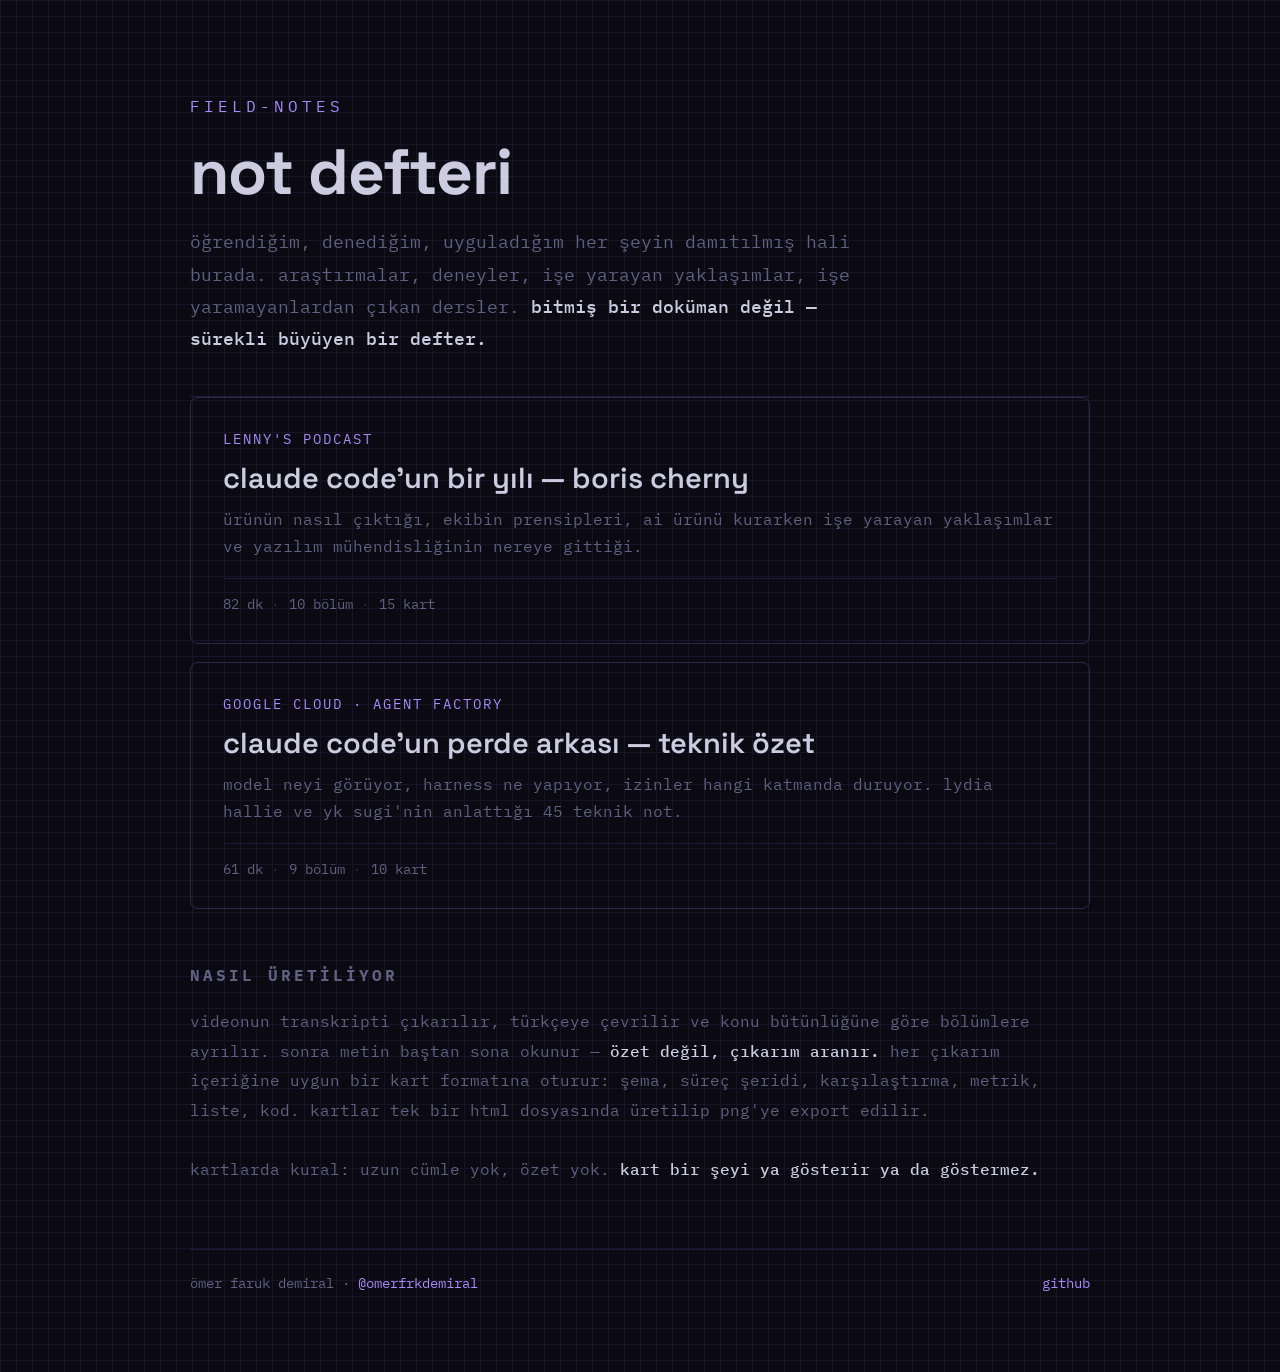
==== index.html @ 6900d826 "video-notlari klasörünü resources olarak yeniden adlandır ve içerik güncellemeleri - video-notlari/ " ====
<!DOCTYPE html>
<html lang="tr">
<head>
<meta charset="utf-8">
<meta name="viewport" content="width=device-width, initial-scale=1">
<title>field-notes — not defteri</title>
<meta name="description" content="Uzun teknik videoların içinden çıkarılmış infografik kartları. Ömer Faruk Demiral.">
<link rel="stylesheet" href="https://fonts.googleapis.com/css2?family=Space+Grotesk:wght@400;500;700&family=IBM+Plex+Mono:wght@400;500&display=swap">
<style>
:root {
  --bg:#0B0A12; --grid:#161426; --ink:#CDCBE0; --accent:#A78BFA;
  --accent-fill:#151028; --line:#2C2946; --muted:#625F80; --div:#201D38;
}
* { margin:0; padding:0; box-sizing:border-box; }
body {
  background:var(--bg);
  background-image:linear-gradient(var(--grid) 1px, transparent 1px), linear-gradient(90deg, var(--grid) 1px, transparent 1px);
  background-size:16px 16px;
  font-family:'Space Grotesk',sans-serif; color:var(--ink);
  min-height:100vh; padding:0 24px 80px;
}
.wrap { max-width:900px; margin:0 auto; }

header { padding:96px 0 40px; border-bottom:1px solid var(--div); }
.serial { font-family:'IBM Plex Mono',monospace; font-size:16px; letter-spacing:4px; color:var(--accent); }
h1 { font-size:64px; font-weight:700; line-height:1.05; margin:22px 0 20px; letter-spacing:-1px; }
.lede { font-family:'IBM Plex Mono',monospace; font-size:18px; line-height:1.8; color:var(--muted); max-width:62ch; }
.lede b { color:var(--ink); font-weight:500; }
blockquote {
  font-family:'IBM Plex Mono',monospace; font-size:17px; color:var(--muted);
  border-left:3px solid var(--accent); padding-left:20px; margin-top:28px;
}

h2 {
  font-family:'IBM Plex Mono',monospace; font-size:16px; letter-spacing:3px;
  color:var(--muted); margin:56px 0 22px; text-transform:uppercase;
}

a.card {
  display:block; text-decoration:none; color:inherit;
  border:1px solid var(--line); border-radius:8px; padding:30px 32px; margin-bottom:18px;
  transition:border-color .15s, background .15s;
}
a.card:hover { border-color:var(--accent); background:var(--accent-fill); }
a.card .k { font-family:'IBM Plex Mono',monospace; font-size:14px; letter-spacing:2px; color:var(--accent); }
a.card h3 { font-size:29px; font-weight:600; line-height:1.2; margin:12px 0 10px; }
a.card p { font-family:'IBM Plex Mono',monospace; font-size:16px; line-height:1.7; color:var(--muted); }
a.card .m {
  font-family:'IBM Plex Mono',monospace; font-size:14px; color:var(--muted);
  margin-top:18px; padding-top:16px; border-top:1px solid var(--div);
  display:flex; gap:10px; flex-wrap:wrap;
}
a.card .m span::after { content:" ·"; color:var(--line); }
a.card .m span:last-child::after { content:""; }

.how { font-family:'IBM Plex Mono',monospace; font-size:16px; line-height:1.85; color:var(--muted); }
.how b { color:var(--ink); font-weight:500; }

footer {
  margin-top:64px; padding-top:24px; border-top:1px solid var(--div);
  font-family:'IBM Plex Mono',monospace; font-size:14px; color:var(--muted);
  display:flex; justify-content:space-between; gap:16px; flex-wrap:wrap;
}
footer a { color:var(--accent); text-decoration:none; }

@media (max-width:720px) {
  body { padding:0 18px 64px; }
  header { padding:56px 0 32px; }
  .serial { font-size:14px; letter-spacing:3px; }
  h1 { font-size:40px; }
  .lede { font-size:16px; }
  h2 { margin:44px 0 18px; }
  a.card { padding:24px; }
  a.card h3 { font-size:24px; }
  a.card p { font-size:15px; }
  .how { font-size:15px; }
}

@media (max-width:440px) {
  body { padding:0 14px 56px; }
  header { padding:44px 0 28px; }
  h1 { font-size:32px; line-height:1.1; }
  .lede { font-size:15px; line-height:1.7; }
  a.card { padding:20px; }
  a.card h3 { font-size:21px; }
  a.card .m { gap:6px; font-size:13px; }
  footer { flex-direction:column; gap:8px; }
}
</style>
</head>
<body>
<div class="wrap">

  <header>
    <span class="serial">FIELD-NOTES</span>
    <h1>not defteri</h1>
    <p class="lede">
      öğrendiğim, denediğim, uyguladığım her şeyin damıtılmış hali burada.
      araştırmalar, deneyler, işe yarayan yaklaşımlar, işe yaramayanlardan çıkan dersler.
      <b>bitmiş bir doküman değil — sürekli büyüyen bir defter.</b>
    </p>
  </header>

  <a class="card" href="resources/lennys-podcast-boris-cherny/infografik.html">
    <span class="k">LENNY'S PODCAST</span>
    <h3>claude code'un bir yılı — boris cherny</h3>
    <p>ürünün nasıl çıktığı, ekibin prensipleri, ai ürünü kurarken işe yarayan yaklaşımlar ve yazılım mühendisliğinin nereye gittiği.</p>
    <div class="m"><span>82 dk</span><span>10 bölüm</span><span>15 kart</span></div>
  </a>

  <a class="card" href="resources/agent-factory-claude-code/infografik.html">
    <span class="k">GOOGLE CLOUD · AGENT FACTORY</span>
    <h3>claude code'un perde arkası — teknik özet</h3>
    <p>model neyi görüyor, harness ne yapıyor, izinler hangi katmanda duruyor. lydia hallie ve yk sugi'nin anlattığı 45 teknik not.</p>
    <div class="m"><span>61 dk</span><span>9 bölüm</span><span>10 kart</span></div>
  </a>

  <h2>nasıl üretiliyor</h2>
  <p class="how">
    videonun transkripti çıkarılır, türkçeye çevrilir ve konu bütünlüğüne göre bölümlere ayrılır.
    sonra metin baştan sona okunur — <b>özet değil, çıkarım aranır.</b>
    her çıkarım içeriğine uygun bir kart formatına oturur: şema, süreç şeridi, karşılaştırma, metrik, liste, kod.
    kartlar tek bir html dosyasında üretilip png'ye export edilir.
    <br><br>
    kartlarda kural: uzun cümle yok, özet yok. <b>kart bir şeyi ya gösterir ya da göstermez.</b>
  </p>

  <footer>
    <span>ömer faruk demiral · <a href="https://x.com/omerfrkdemiral">@omerfrkdemiral</a></span>
    <span><a href="https://github.com/omerfarukdemiral/ofd-notes">github</a></span>
  </footer>

</div>
</body>
</html>
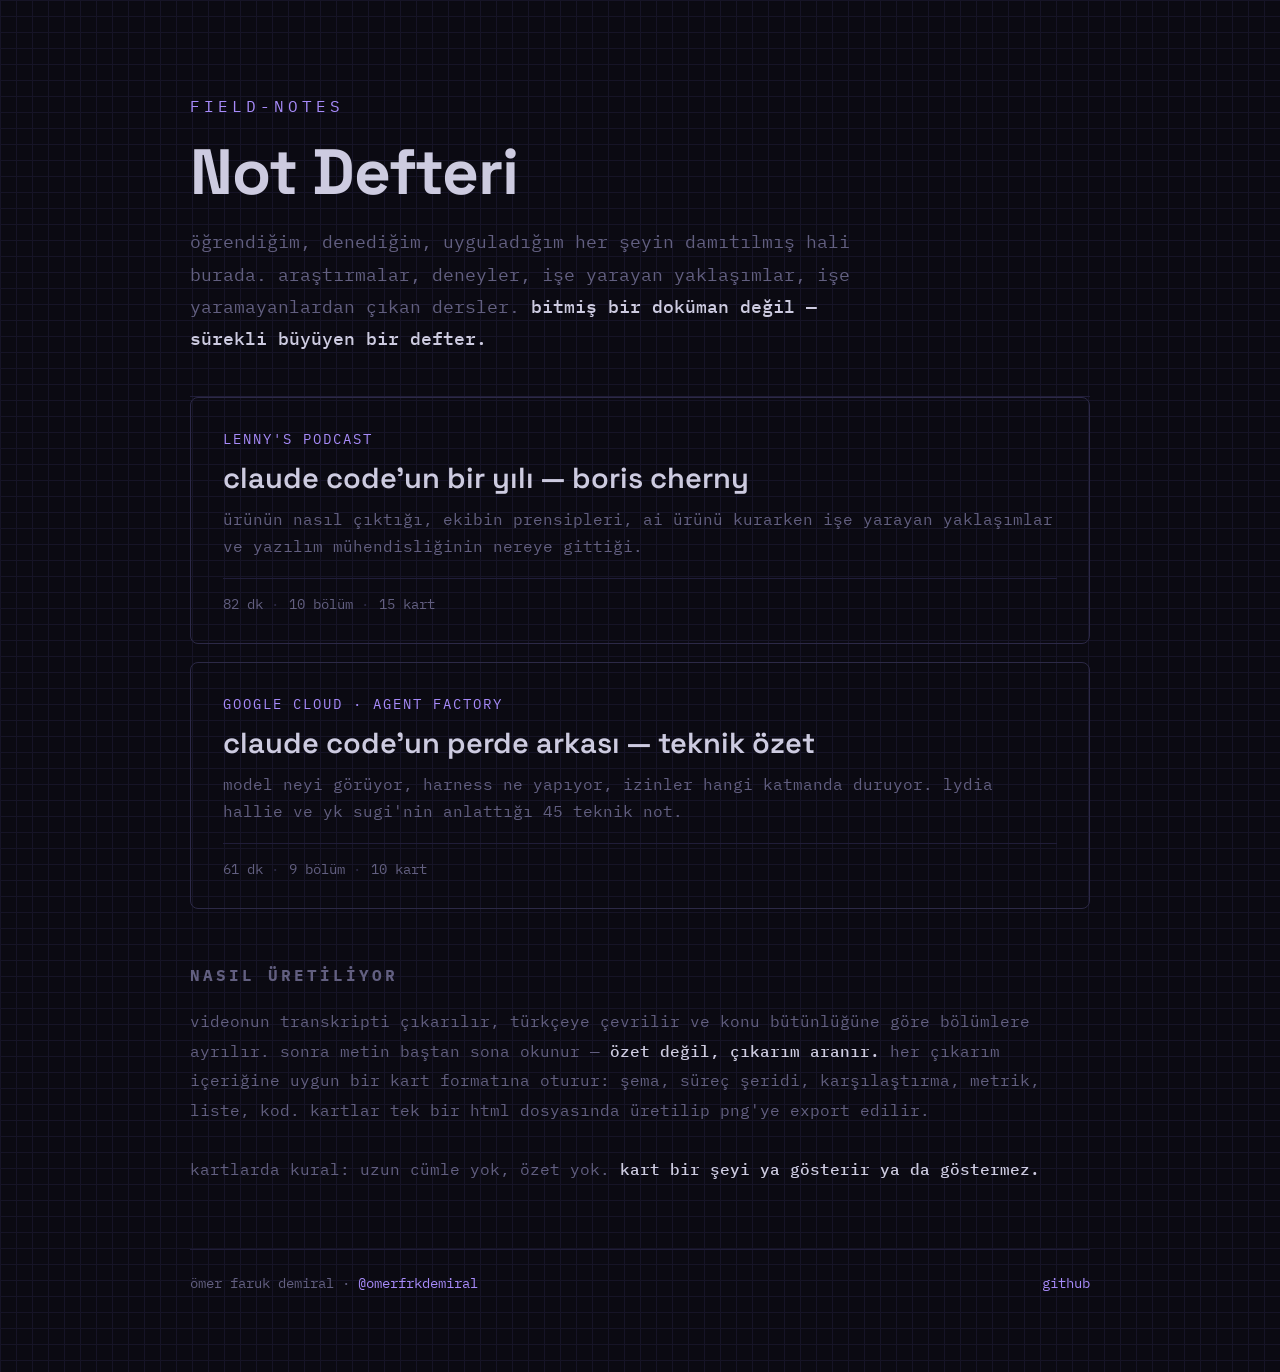
==== commit 1a664f8b: "index başlığını "Not Defteri" (büyük harf) yap Co-Authored-By: Claude Opus 4.8 (1M context) <noreply" ====
--- a/index.html
+++ b/index.html
@@ -93,7 +93,7 @@
 
   <header>
     <span class="serial">FIELD-NOTES</span>
-    <h1>not defteri</h1>
+    <h1>Not Defteri</h1>
     <p class="lede">
       öğrendiğim, denediğim, uyguladığım her şeyin damıtılmış hali burada.
       araştırmalar, deneyler, işe yarayan yaklaşımlar, işe yaramayanlardan çıkan dersler.
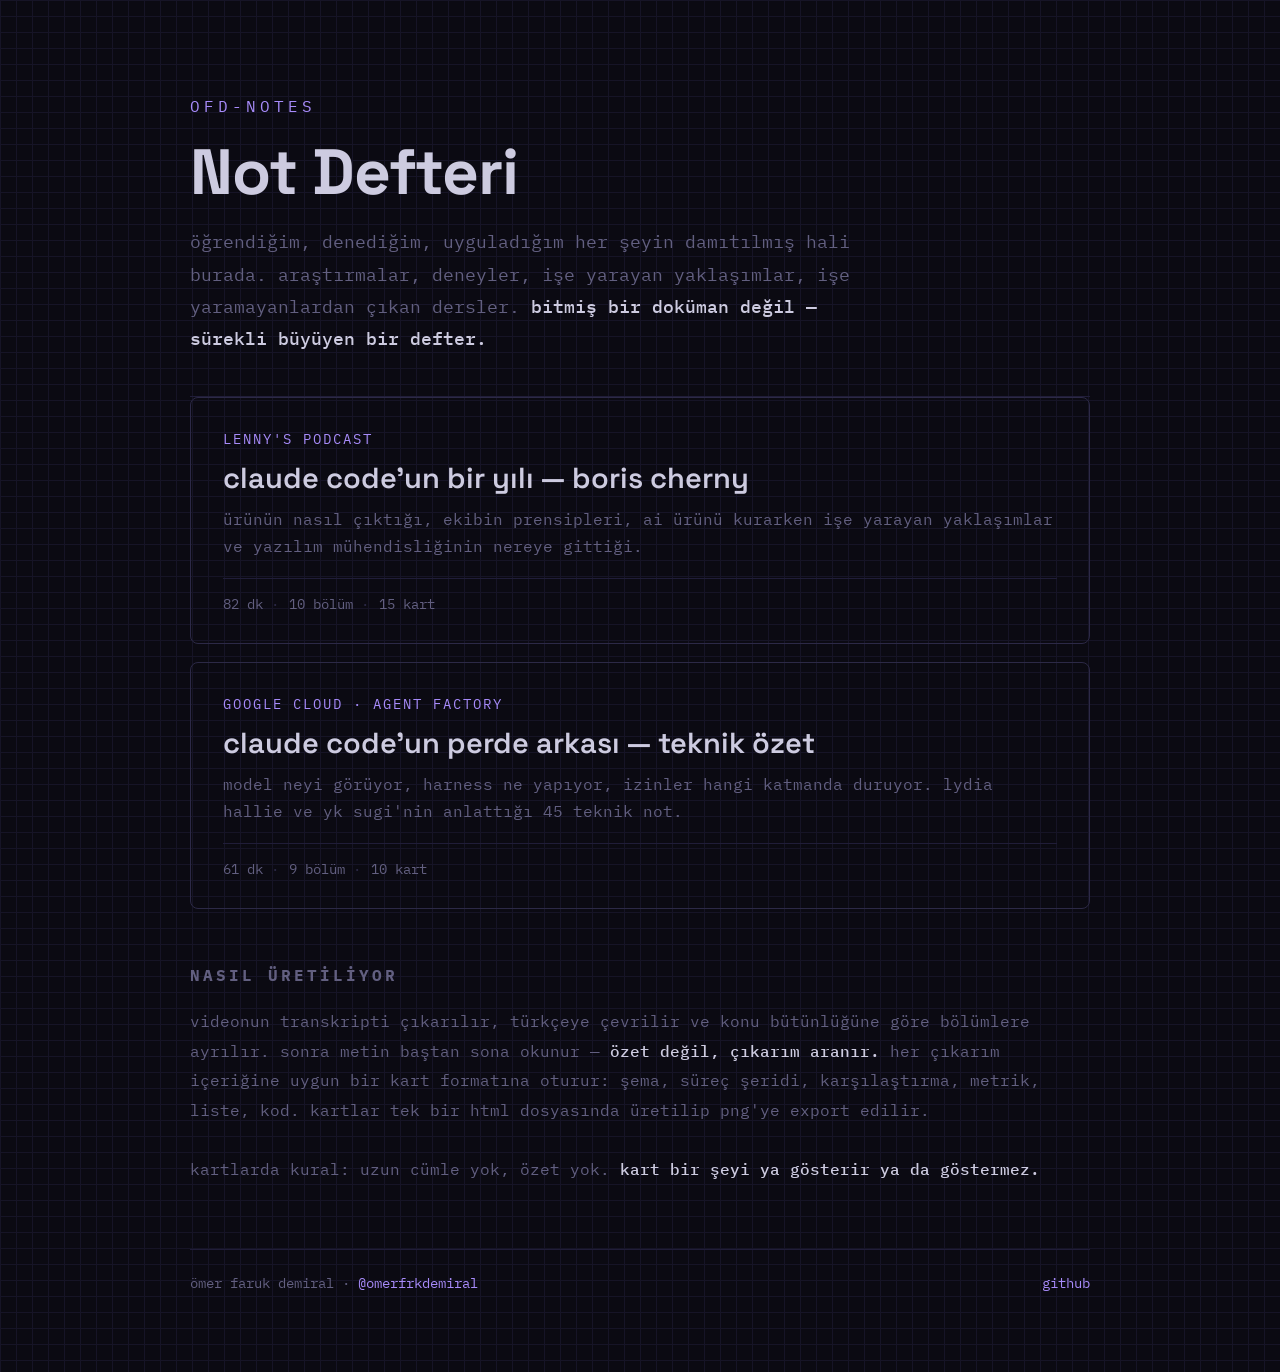
==== commit 3a4a2c60: "görünen "field-notes" metnini "ofd-notes" olarak güncelle index başlık/serial, iç sayfa geri linkler" ====
--- a/index.html
+++ b/index.html
@@ -3,7 +3,7 @@
 <head>
 <meta charset="utf-8">
 <meta name="viewport" content="width=device-width, initial-scale=1">
-<title>field-notes — not defteri</title>
+<title>ofd-notes — not defteri</title>
 <meta name="description" content="Uzun teknik videoların içinden çıkarılmış infografik kartları. Ömer Faruk Demiral.">
 <link rel="stylesheet" href="https://fonts.googleapis.com/css2?family=Space+Grotesk:wght@400;500;700&family=IBM+Plex+Mono:wght@400;500&display=swap">
 <style>
@@ -92,7 +92,7 @@
 <div class="wrap">
 
   <header>
-    <span class="serial">FIELD-NOTES</span>
+    <span class="serial">OFD-NOTES</span>
     <h1>Not Defteri</h1>
     <p class="lede">
       öğrendiğim, denediğim, uyguladığım her şeyin damıtılmış hali burada.
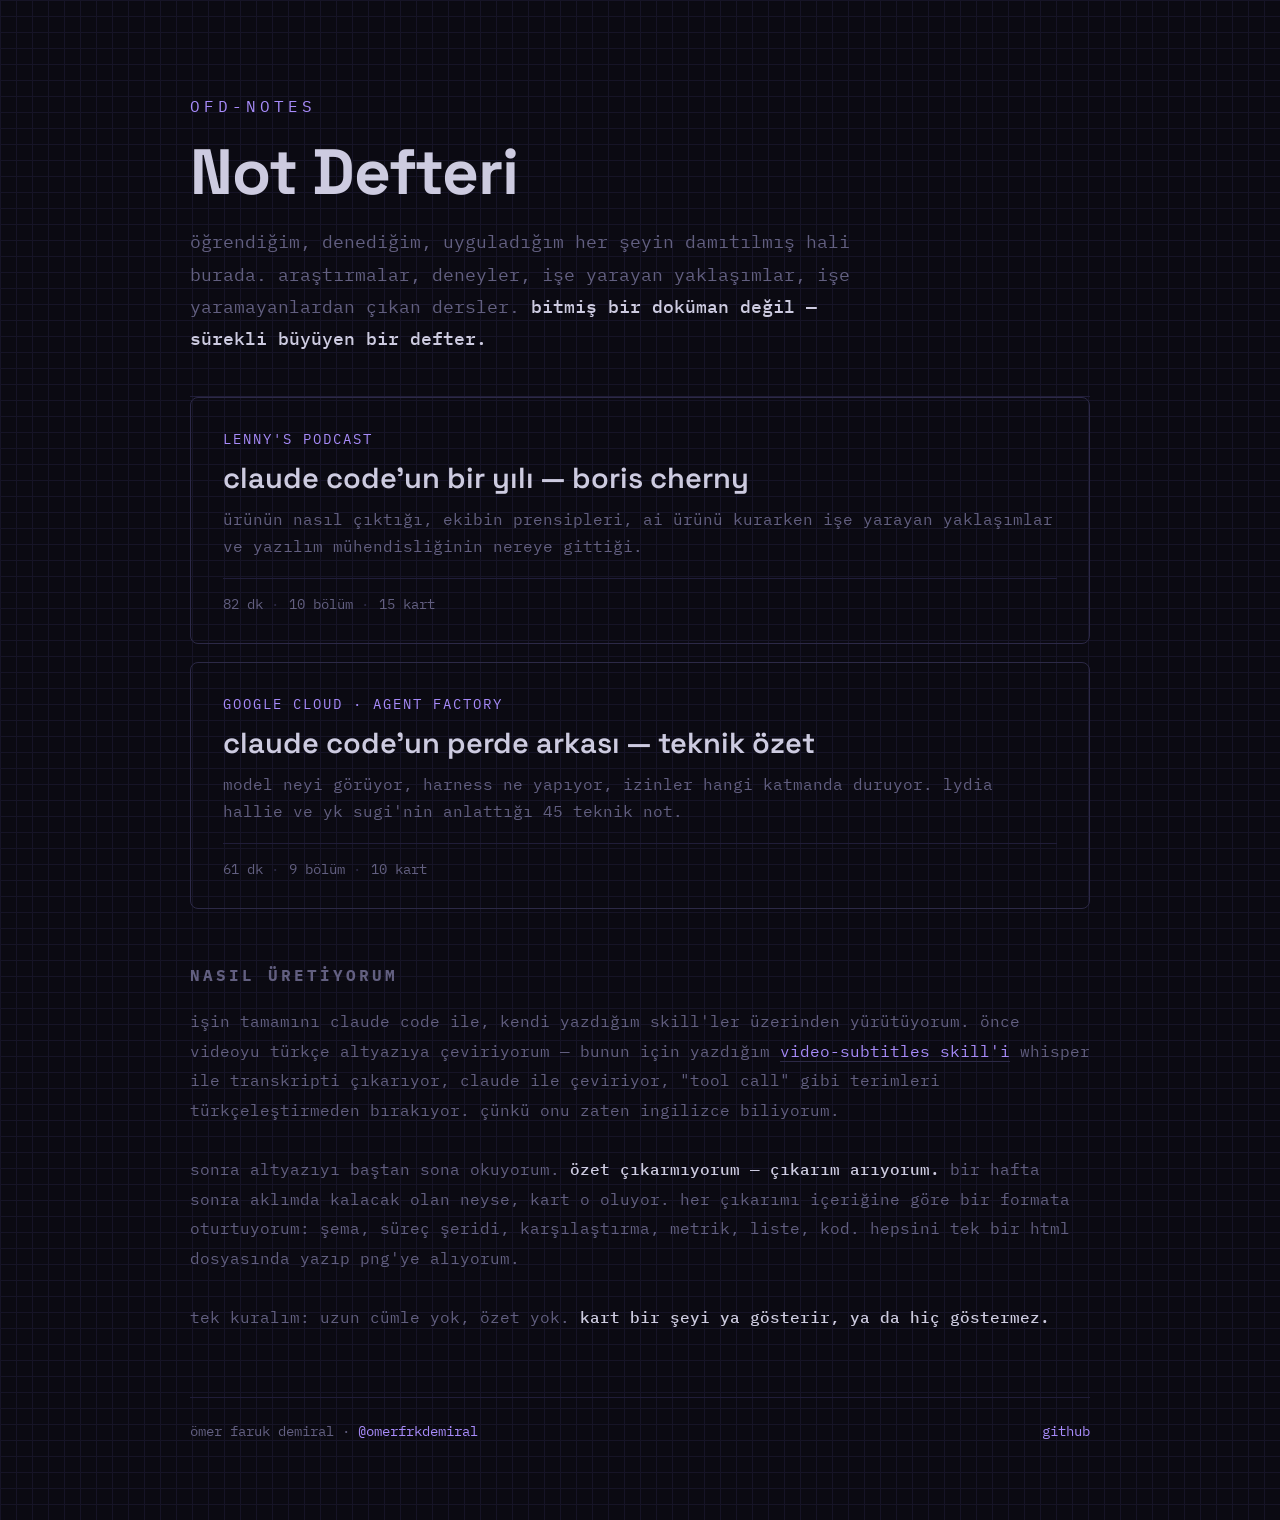
==== commit a3baa496: ""nasıl üretiliyor" bölümünü birinci tekil şahıs "nasıl üretiyorum" olarak yeniden yaz - pasif/how-to" ====
--- a/index.html
+++ b/index.html
@@ -55,6 +55,8 @@
 
 .how { font-family:'IBM Plex Mono',monospace; font-size:16px; line-height:1.85; color:var(--muted); }
 .how b { color:var(--ink); font-weight:500; }
+.how a { color:var(--accent); text-decoration:none; border-bottom:1px solid var(--line); transition:border-color .15s; }
+.how a:hover { border-color:var(--accent); }
 
 footer {
   margin-top:64px; padding-top:24px; border-top:1px solid var(--div);
@@ -115,14 +117,20 @@
     <div class="m"><span>61 dk</span><span>9 bölüm</span><span>10 kart</span></div>
   </a>
 
-  <h2>nasıl üretiliyor</h2>
+  <h2>nasıl üretiyorum</h2>
   <p class="how">
-    videonun transkripti çıkarılır, türkçeye çevrilir ve konu bütünlüğüne göre bölümlere ayrılır.
-    sonra metin baştan sona okunur — <b>özet değil, çıkarım aranır.</b>
-    her çıkarım içeriğine uygun bir kart formatına oturur: şema, süreç şeridi, karşılaştırma, metrik, liste, kod.
-    kartlar tek bir html dosyasında üretilip png'ye export edilir.
+    işin tamamını claude code ile, kendi yazdığım skill'ler üzerinden yürütüyorum.
+    önce videoyu türkçe altyazıya çeviriyorum — bunun için yazdığım
+    <a href="https://github.com/omerfarukdemiral/video-subtitles">video-subtitles skill'i</a>
+    whisper ile transkripti çıkarıyor, claude ile çeviriyor, "tool call" gibi terimleri
+    türkçeleştirmeden bırakıyor. çünkü onu zaten ingilizce biliyorum.
     <br><br>
-    kartlarda kural: uzun cümle yok, özet yok. <b>kart bir şeyi ya gösterir ya da göstermez.</b>
+    sonra altyazıyı baştan sona okuyorum. <b>özet çıkarmıyorum — çıkarım arıyorum.</b>
+    bir hafta sonra aklımda kalacak olan neyse, kart o oluyor. her çıkarımı içeriğine göre
+    bir formata oturtuyorum: şema, süreç şeridi, karşılaştırma, metrik, liste, kod. hepsini
+    tek bir html dosyasında yazıp png'ye alıyorum.
+    <br><br>
+    tek kuralım: uzun cümle yok, özet yok. <b>kart bir şeyi ya gösterir, ya da hiç göstermez.</b>
   </p>
 
   <footer>
